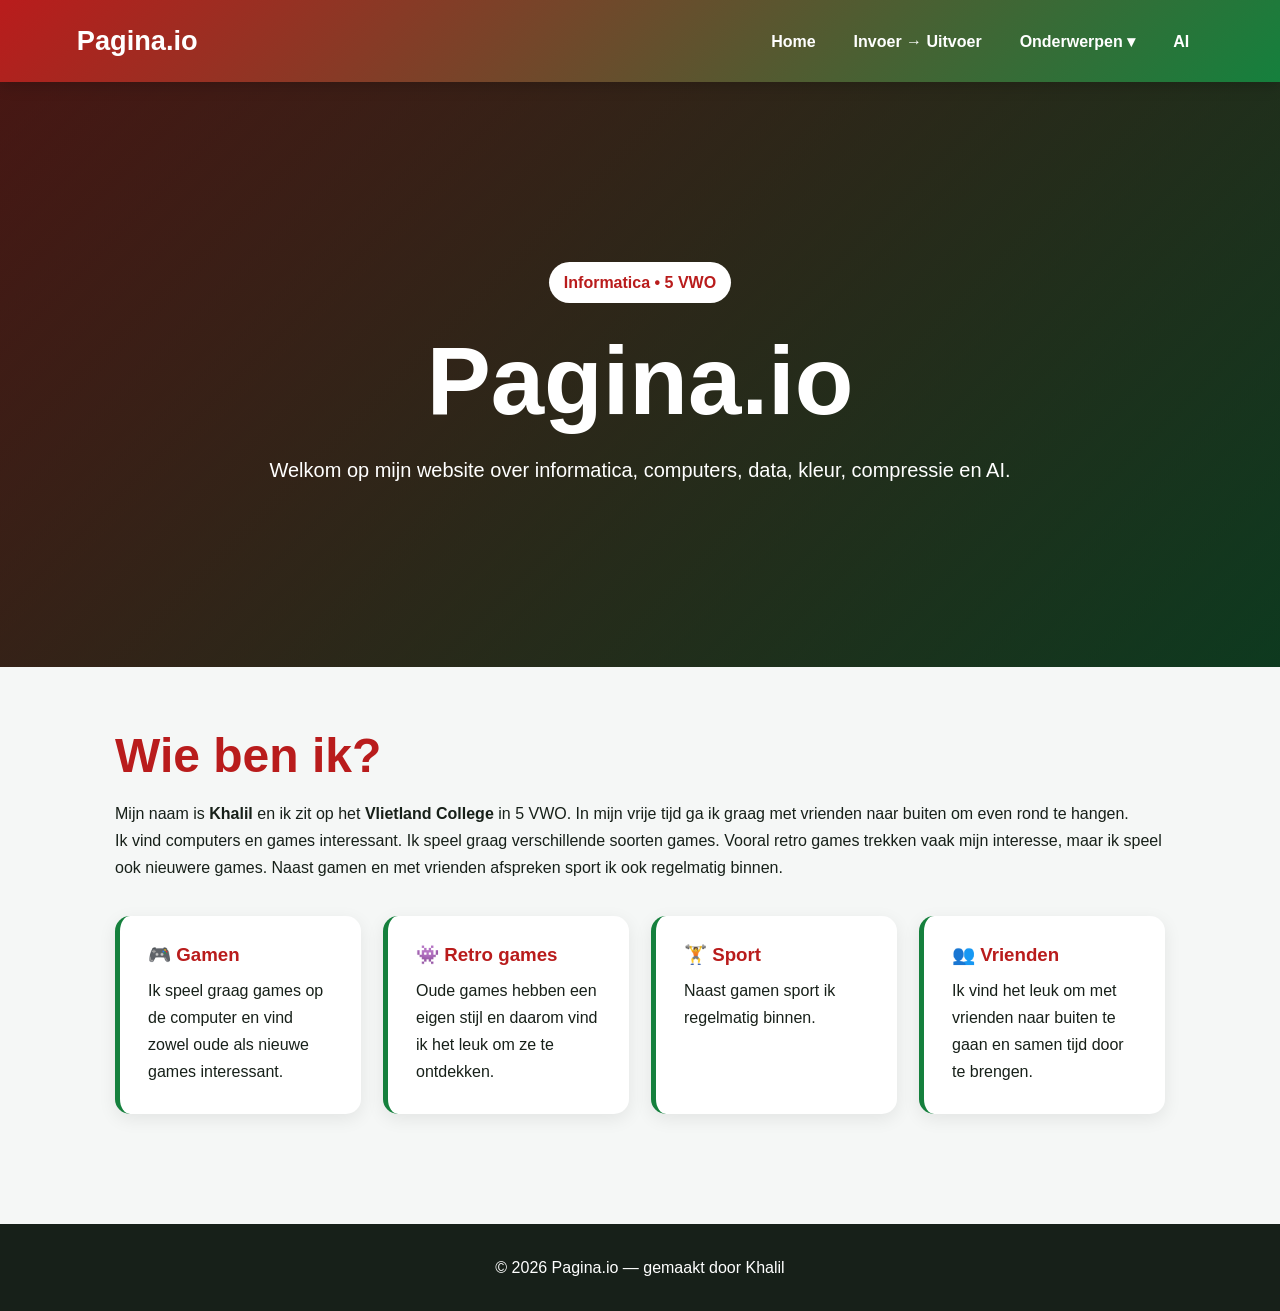
==== index.html @ ee73b737 "Refactor index.html with navigation and content updates Updated the HTML structure and added navigat" ====
<!DOCTYPE html>
<html lang="nl">

<head>
    <meta charset="UTF-8">
    <meta name="viewport" content="width=device-width, initial-scale=1.0">

    <!-- Titel die in het browsertabblad verschijnt -->
    <title>Pagina.io | Home</title>

    <!-- Het externe CSS-bestand zorgt voor alle opmaak -->
    <link rel="stylesheet" href="style.css">
</head>

<body>

<header>
    <nav class="navbar">

        <!-- Logo / naam van de website -->
        <a href="index.html" class="logo">Pagina.io</a>

        <!-- Navigatiemenu -->
        <ul class="nav-links">

            <li><a href="index.html">Home</a></li>

            <li><a href="ivo.html">Invoer → Uitvoer</a></li>

            <!-- Dropdownmenu -->
            <li class="dropdown">
                <button class="dropbtn">Onderwerpen ▾</button>

                <div class="dropdown-content">
                    <a href="binair.html">Binair stelsel</a>
                    <a href="kleurmodellen.html">Kleurmodellen</a>
                    <a href="compressie.html">Compressie</a>
                </div>
            </li>

            <li><a href="ai.html">AI</a></li>

        </ul>
    </nav>
</header>


<!-- Grote introductie -->
<section class="hero">

    <div class="hero-content">

        <span class="badge">Informatica • 5 VWO</span>

        <h1>Pagina.io</h1>

        <p>
            Welkom op mijn website over informatica,
            computers, data, kleur, compressie en AI.
        </p>

    </div>

</section>


<main class="container">

    <h2 class="page-title">Wie ben ik?</h2>

    <p>
        Mijn naam is <strong>Khalil</strong> en ik zit op het
        <strong>Vlietland College</strong> in 5 VWO.
        In mijn vrije tijd ga ik graag met vrienden naar buiten
        om even rond te hangen.
    </p>

    <p>
        Ik vind computers en games interessant. Ik speel graag
        verschillende soorten games. Vooral retro games trekken
        vaak mijn interesse, maar ik speel ook nieuwere games.
        Naast gamen en met vrienden afspreken sport ik ook
        regelmatig binnen.
    </p>


    <div class="cards">

        <div class="card">
            <h3>🎮 Gamen</h3>
            <p>
                Ik speel graag games op de computer en vind
                zowel oude als nieuwe games interessant.
            </p>
        </div>

        <div class="card">
            <h3>👾 Retro games</h3>
            <p>
                Oude games hebben een eigen stijl en daarom
                vind ik het leuk om ze te ontdekken.
            </p>
        </div>

        <div class="card">
            <h3>🏋️ Sport</h3>
            <p>
                Naast gamen sport ik regelmatig binnen.
            </p>
        </div>

        <div class="card">
            <h3>👥 Vrienden</h3>
            <p>
                Ik vind het leuk om met vrienden naar buiten
                te gaan en samen tijd door te brengen.
            </p>
        </div>

    </div>

</main>


<footer>
    <p>© 2026 Pagina.io — gemaakt door Khalil</p>
</footer>

</body>
</html>
---- style.css ----
/* Algemene instellingen */
* {
    box-sizing: border-box;
    margin: 0;
    padding: 0;
}

body {
    font-family: Arial, Helvetica, sans-serif;
    background: #f5f7f6;
    color: #172019;
    line-height: 1.7;
}

/* ---------------- NAVIGATIE ---------------- */

header {
    background: linear-gradient(135deg, #b91c1c, #15803d);
    color: white;
    padding: 18px 6%;
    position: sticky;
    top: 0;
    z-index: 100;
    box-shadow: 0 3px 15px rgba(0,0,0,0.2);
}

.navbar {
    max-width: 1200px;
    margin: auto;
    display: flex;
    align-items: center;
    justify-content: space-between;
}

.logo {
    font-size: 1.7rem;
    font-weight: bold;
    text-decoration: none;
    color: white;
}

.nav-links {
    list-style: none;
    display: flex;
    gap: 10px;
    align-items: center;
}

.nav-links a,
.dropbtn {
    color: white;
    text-decoration: none;
    padding: 10px 14px;
    border-radius: 8px;
    transition: 0.25s;
    font-weight: bold;
    background: none;
    border: none;
    font-size: 1rem;
    cursor: pointer;
}

.nav-links a:hover,
.dropbtn:hover {
    background: rgba(255,255,255,0.2);
    transform: translateY(-2px);
}

/* Dropdownmenu */
.dropdown {
    position: relative;
}

.dropdown-content {
    display: none;
    position: absolute;
    right: 0;
    top: 45px;
    background: white;
    min-width: 210px;
    border-radius: 10px;
    overflow: hidden;
    box-shadow: 0 8px 25px rgba(0,0,0,0.2);
}

.dropdown-content a {
    color: #172019;
    display: block;
    padding: 12px 16px;
}

.dropdown-content a:hover {
    background: #eaf7ee;
    color: #15803d;
}

.dropdown:hover .dropdown-content {
    display: block;
}

/* ---------------- PAGINA-INHOUD ---------------- */

.container {
    max-width: 1100px;
    margin: auto;
    padding: 60px 25px;
}

.hero {
    min-height: 65vh;
    display: flex;
    align-items: center;
    justify-content: center;
    text-align: center;
    background:
        linear-gradient(rgba(10,20,15,0.65), rgba(10,20,15,0.65)),
        linear-gradient(135deg, #b91c1c, #15803d);
    color: white;
    padding: 80px 20px;
}

.hero-content {
    max-width: 800px;
}

.hero h1 {
    font-size: clamp(3rem, 8vw, 6rem);
    margin-bottom: 15px;
}

.hero p {
    font-size: 1.25rem;
}

.badge {
    display: inline-block;
    background: white;
    color: #b91c1c;
    padding: 7px 15px;
    border-radius: 30px;
    font-weight: bold;
    margin-bottom: 20px;
}

/* Titels */
h1, h2, h3 {
    line-height: 1.2;
}

.page-title {
    font-size: 3rem;
    margin-bottom: 15px;
    color: #b91c1c;
}

.green-title {
    color: #15803d;
}

/* Kaarten */
.cards {
    display: grid;
    grid-template-columns: repeat(auto-fit, minmax(230px, 1fr));
    gap: 22px;
    margin-top: 35px;
}

.card {
    background: white;
    padding: 28px;
    border-radius: 15px;
    border-left: 5px solid #15803d;
    box-shadow: 0 5px 18px rgba(0,0,0,0.08);
    transition: 0.25s;
}

.card:hover {
    transform: translateY(-7px);
    box-shadow: 0 12px 25px rgba(0,0,0,0.13);
}

.card h3 {
    color: #b91c1c;
    margin-bottom: 10px;
}

/* Grote visuele blokken */
.visual {
    margin: 35px 0;
    min-height: 230px;
    border-radius: 18px;
    display: flex;
    justify-content: center;
    align-items: center;
    background: linear-gradient(135deg, #15803d, #b91c1c);
    color: white;
    text-align: center;
    padding: 30px;
}

.visual .big-symbol {
    font-size: 5rem;
    font-weight: bold;
}

/* Stappen */
.steps {
    display: grid;
    grid-template-columns: repeat(3, 1fr);
    gap: 20px;
    margin: 30px 0;
}

.step {
    background: white;
    padding: 25px;
    text-align: center;
    border-radius: 15px;
    box-shadow: 0 5px 15px rgba(0,0,0,0.08);
}

.step-number {
    width: 45px;
    height: 45px;
    background: #15803d;
    color: white;
    display: flex;
    align-items: center;
    justify-content: center;
    border-radius: 50%;
    margin: 0 auto 15px;
    font-weight: bold;
}

/* Knoppen */
.button {
    display: inline-block;
    margin-top: 20px;
    padding: 13px 22px;
    border-radius: 8px;
    background: #b91c1c;
    color: white;
    text-decoration: none;
    font-weight: bold;
    transition: 0.25s;
}

.button:hover {
    background: #15803d;
    transform: scale(1.04);
}

/* Video */
.video-box {
    margin-top: 40px;
    background: white;
    padding: 25px;
    border-radius: 15px;
    box-shadow: 0 5px 18px rgba(0,0,0,0.08);
}

.video-box iframe {
    width: 100%;
    height: 400px;
    border: none;
    border-radius: 10px;
    margin-top: 15px;
}

/* Tabellen */
table {
    width: 100%;
    border-collapse: collapse;
    background: white;
    margin: 25px 0;
}

th {
    background: #15803d;
    color: white;
}

th, td {
    padding: 13px;
    border: 1px solid #ddd;
    text-align: left;
}

/* Footer */
footer {
    background: #172019;
    color: white;
    text-align: center;
    padding: 30px;
    margin-top: 50px;
}

/* ---------------- MOBIEL ---------------- */

@media (max-width: 750px) {

    .navbar {
        flex-direction: column;
        gap: 15px;
    }

    .nav-links {
        flex-wrap: wrap;
        justify-content: center;
    }

    .steps {
        grid-template-columns: 1fr;
    }

    .hero {
        min-height: 55vh;
    }

    .video-box iframe {
        height: 250px;
    }

    .page-title {
        font-size: 2.2rem;
    }
}
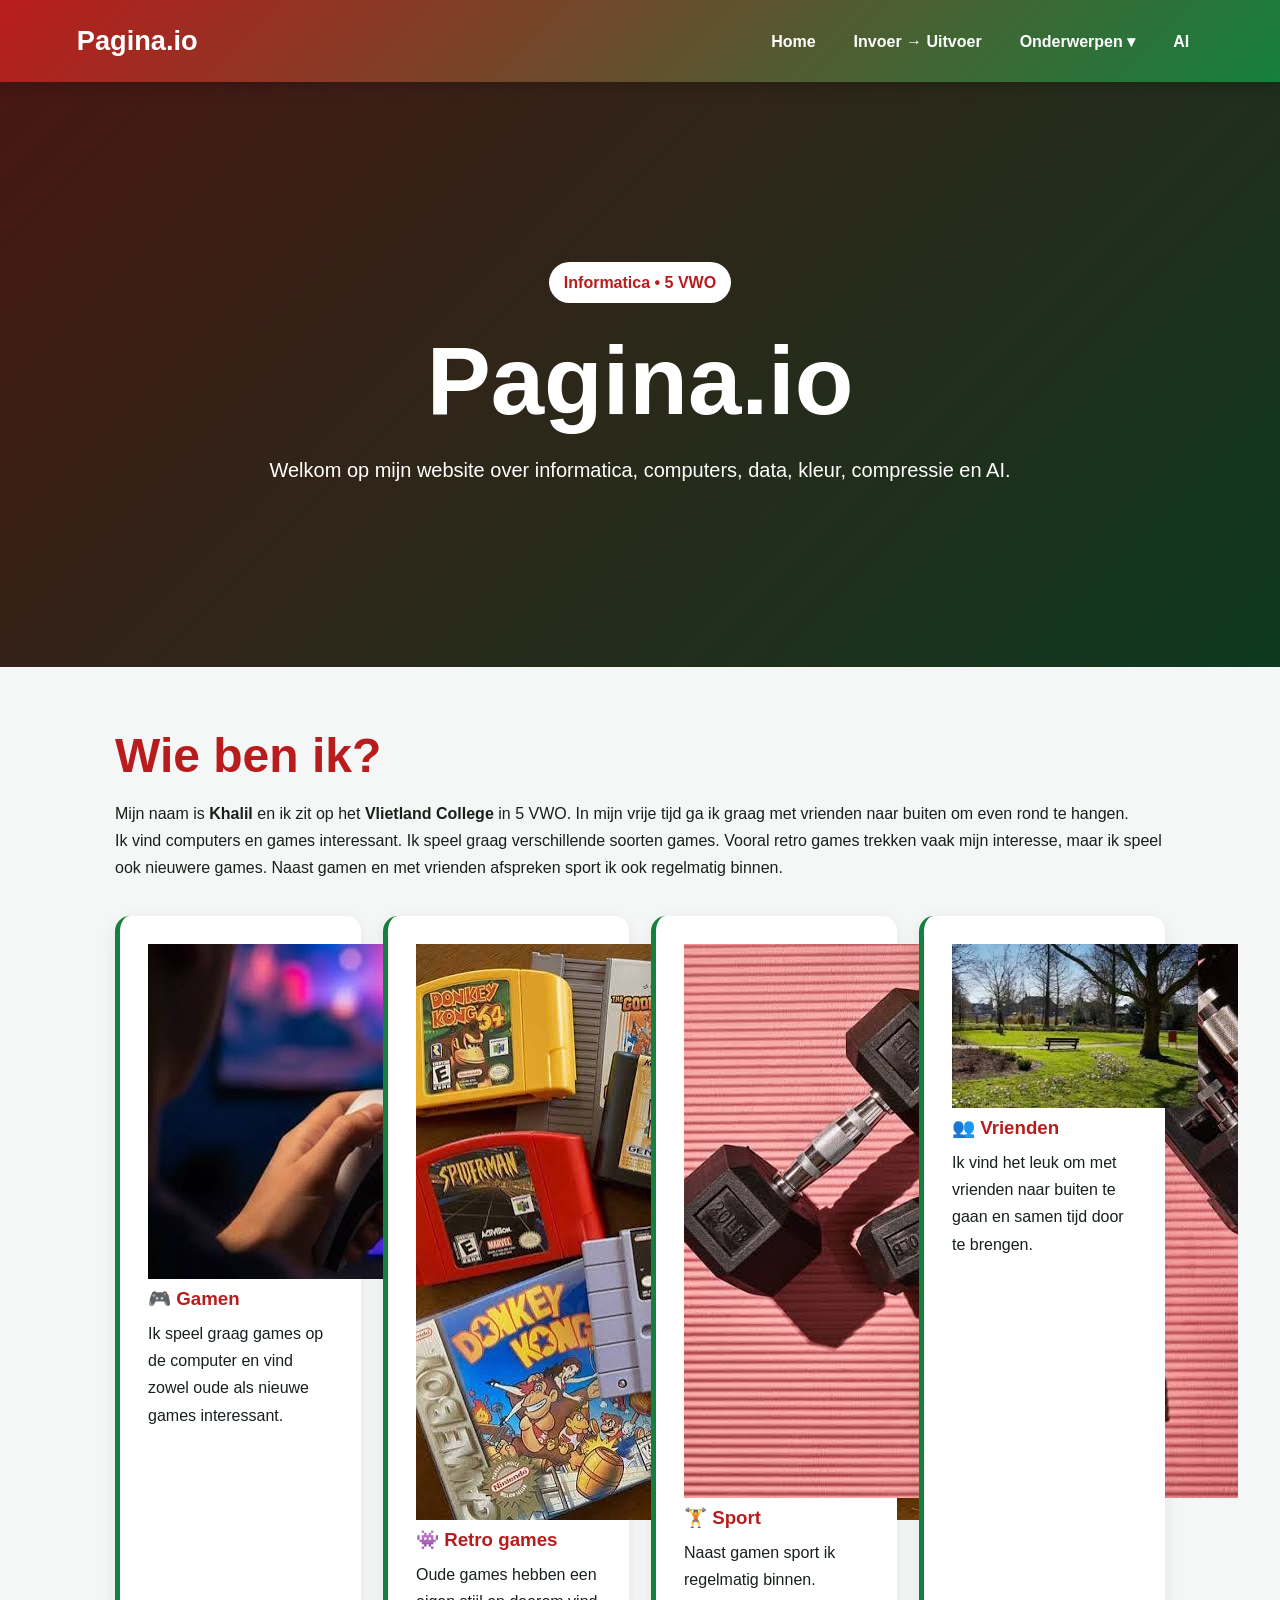
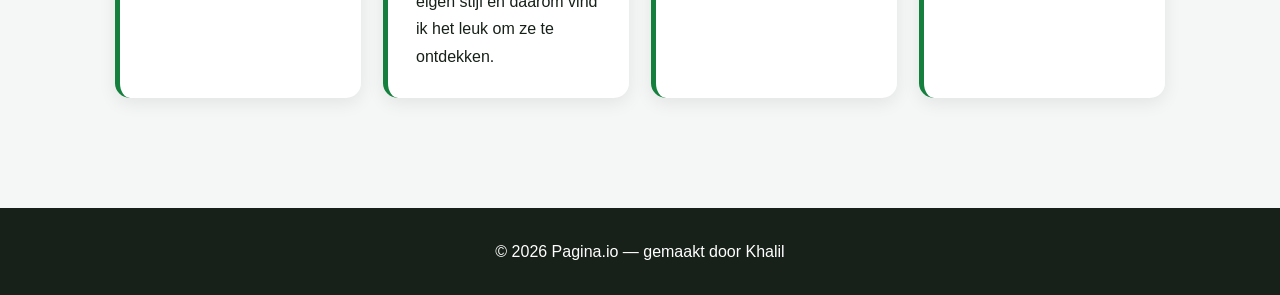
==== commit 57f24465: "Enhance card elements with images and text Added images and descriptions to card elements in index.h" ====
--- a/index.html
+++ b/index.html
@@ -87,6 +87,7 @@
     <div class="cards">
 
         <div class="card">
+            <img src="images/gamen.jpg" alt="Gamen">
             <h3>🎮 Gamen</h3>
             <p>
                 Ik speel graag games op de computer en vind
@@ -95,6 +96,7 @@
         </div>
 
         <div class="card">
+            <img src="images/retro.jpg" alt="Retro games">
             <h3>👾 Retro games</h3>
             <p>
                 Oude games hebben een eigen stijl en daarom
@@ -103,6 +105,7 @@
         </div>
 
         <div class="card">
+            <img src="images/sport.jpg" alt="Sport">
             <h3>🏋️ Sport</h3>
             <p>
                 Naast gamen sport ik regelmatig binnen.
@@ -110,6 +113,7 @@
         </div>
 
         <div class="card">
+             <img src="images/vrienden.jpg" alt="Vrienden">
             <h3>👥 Vrienden</h3>
             <p>
                 Ik vind het leuk om met vrienden naar buiten
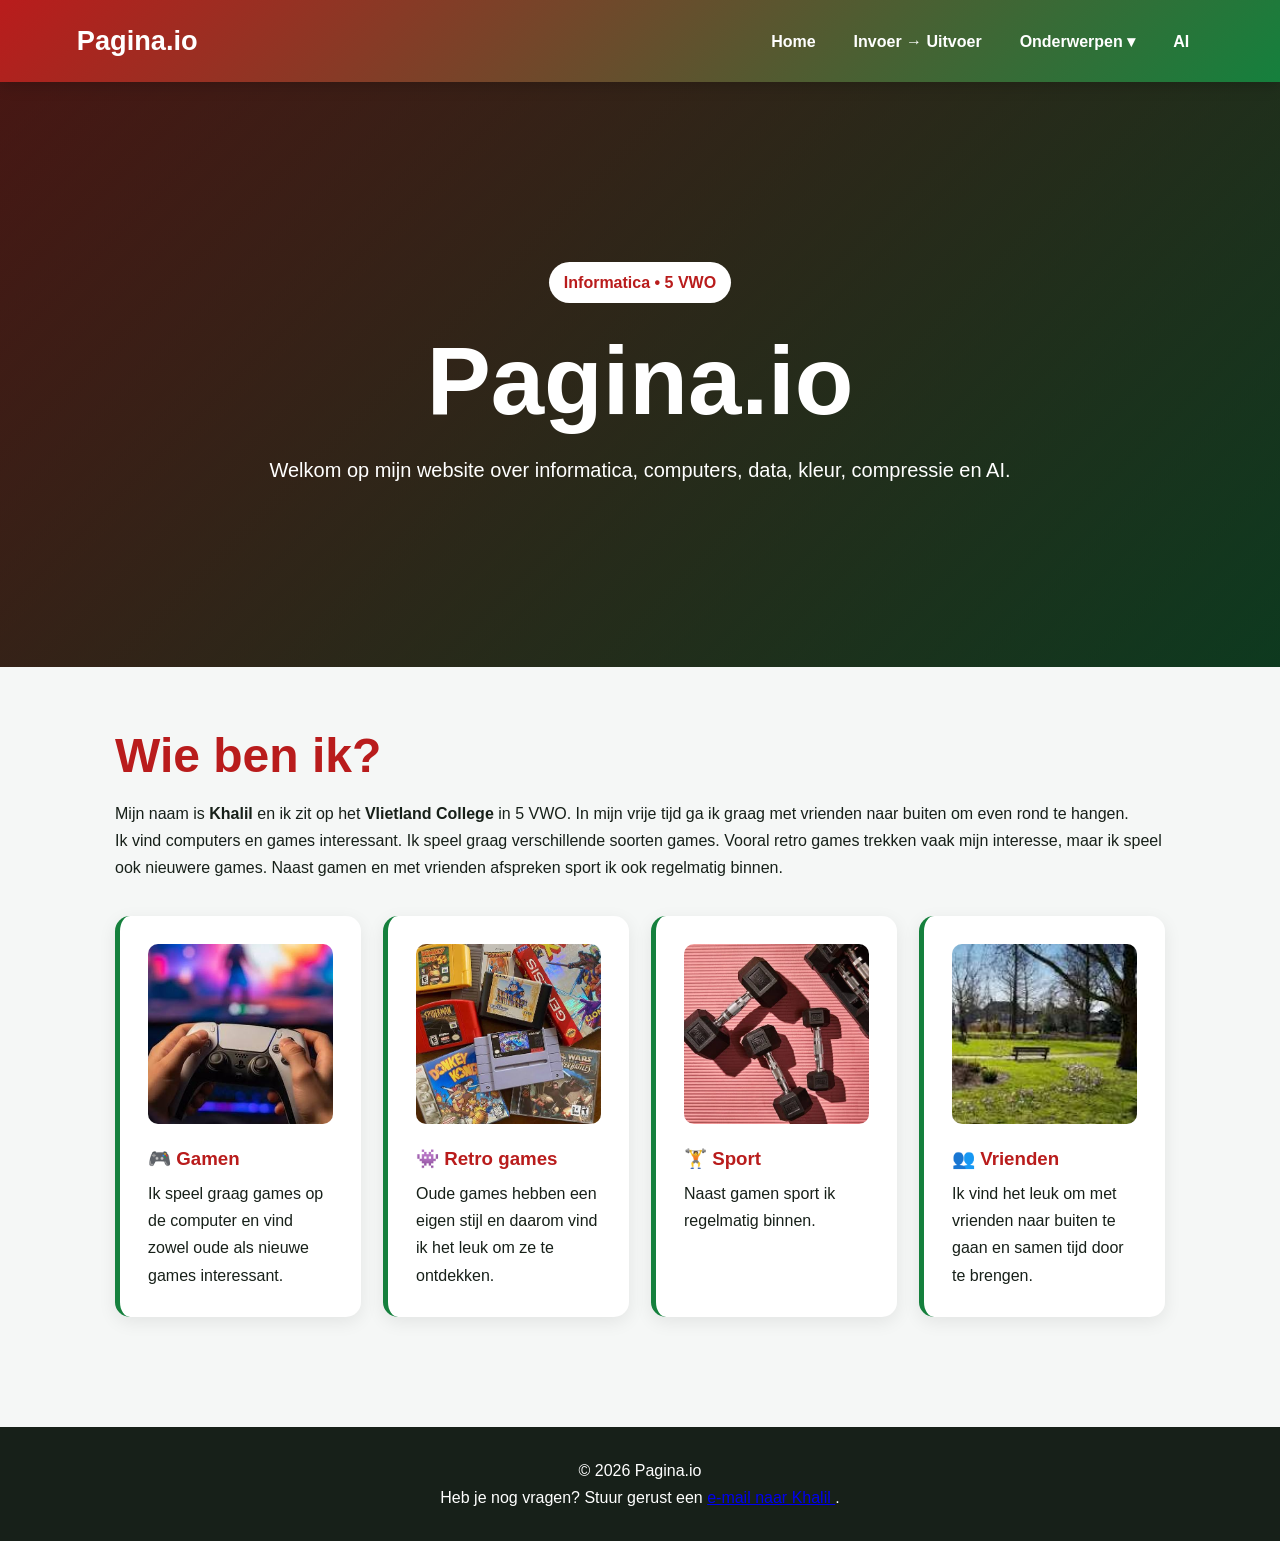
==== commit b026abc5: "Update footer with contact information Removed author credit and added contact information." ====
--- a/index.html
+++ b/index.html
@@ -127,7 +127,13 @@
 
 
 <footer>
-    <p>© 2026 Pagina.io — gemaakt door Khalil</p>
+    <p>© 2026 Pagina.io</p>
+    <p>
+        Heb je nog vragen? Stuur gerust een
+        <a href="mailto:khalil.boufares@vlietlandcollege.nl">
+            e-mail naar Khalil
+        </a>.
+    </p>
 </footer>
 
 </body>
--- a/style.css
+++ b/style.css
@@ -177,6 +177,14 @@
 .card:hover {
     transform: translateY(-7px);
     box-shadow: 0 12px 25px rgba(0,0,0,0.13);
+}
+
+.card img {
+    width: 100%;
+    height: 180px;
+    object-fit: cover;
+    border-radius: 10px;
+    margin-bottom: 15px;
 }
 
 .card h3 {
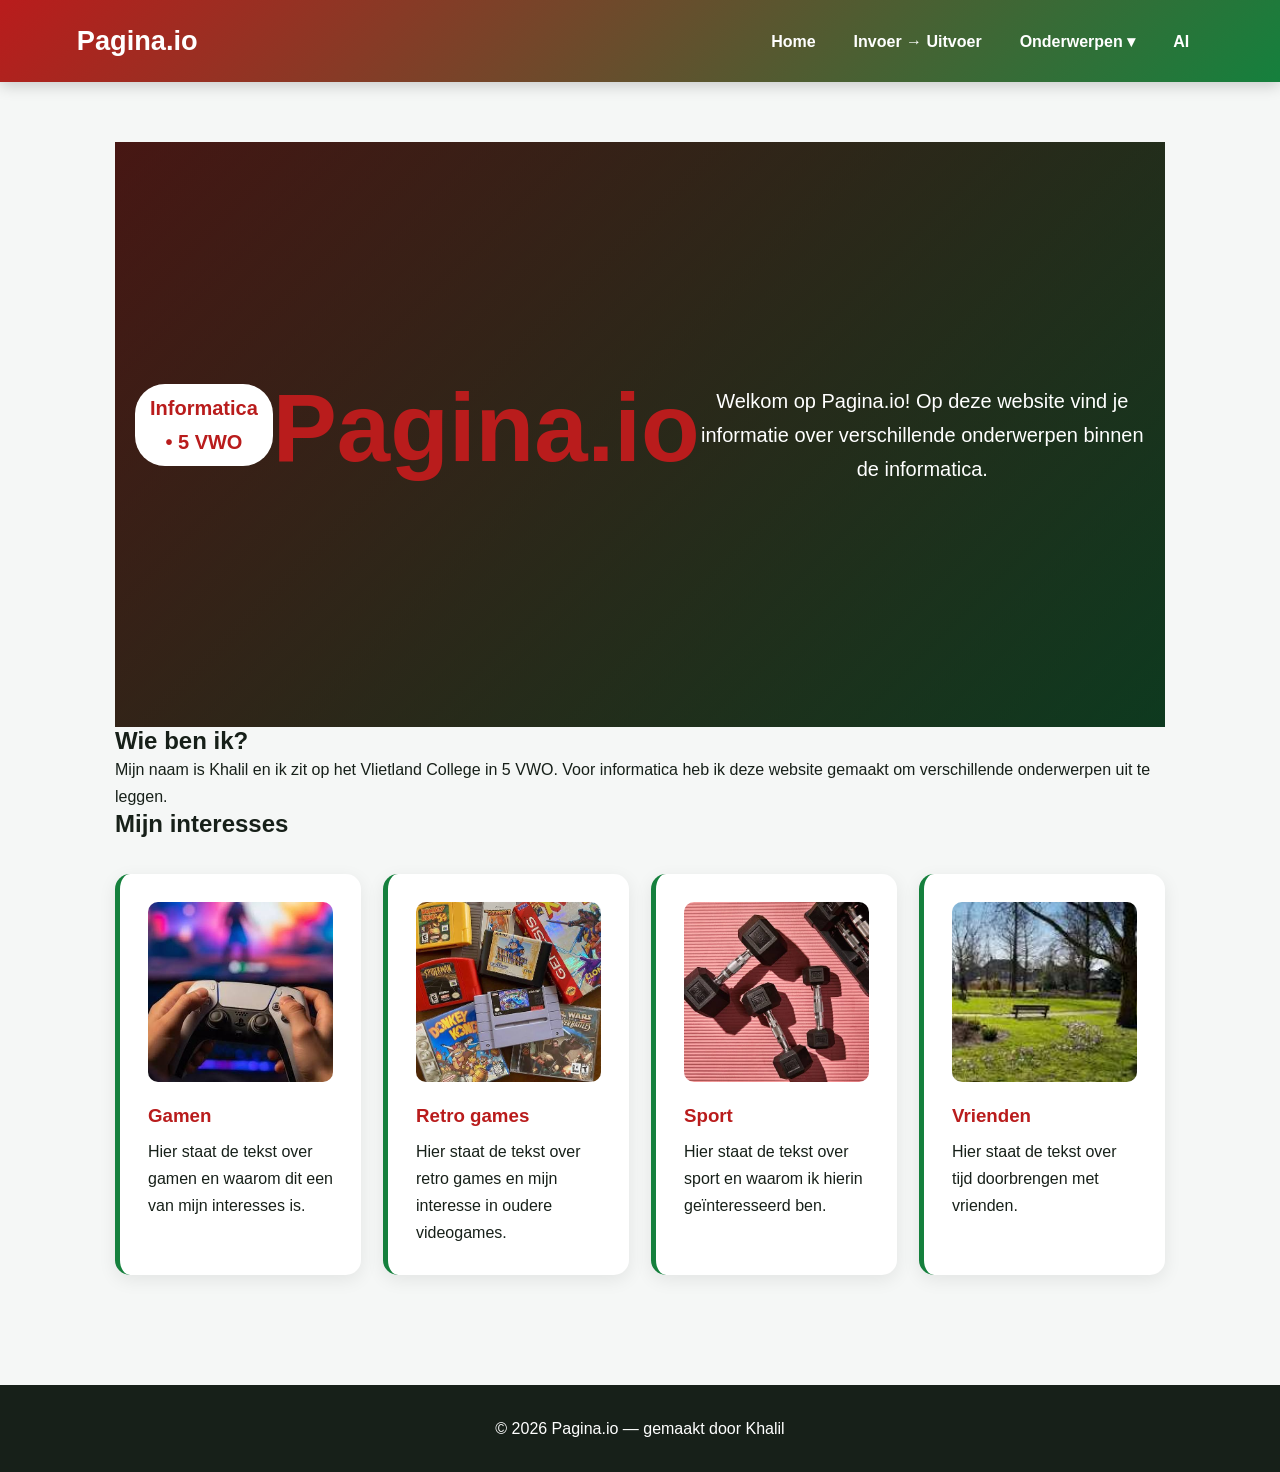
==== commit 6f9ea6f0: "Refactor index.html with enhanced comments and content Updated HTML structure with improved comments" ====
--- a/index.html
+++ b/index.html
@@ -1,140 +1,256 @@
 <!DOCTYPE html>
+<!-- Geeft aan dat dit document HTML5 gebruikt. -->
+
 <html lang="nl">
+<!-- Geeft aan dat de taal van de website Nederlands is. -->
 
 <head>
+    <!-- Bevat instellingen en informatie over de webpagina. -->
+
     <meta charset="UTF-8">
+    <!-- Zorgt ervoor dat speciale tekens en emoji's goed worden weergegeven. -->
+
     <meta name="viewport" content="width=device-width, initial-scale=1.0">
-
-    <!-- Titel die in het browsertabblad verschijnt -->
+    <!-- Zorgt ervoor dat de website zich aanpast aan verschillende schermgroottes. -->
+
     <title>Pagina.io | Home</title>
-
-    <!-- Het externe CSS-bestand zorgt voor alle opmaak -->
+    <!-- Bepaalt de titel die bovenaan het browsertabblad verschijnt. -->
+
     <link rel="stylesheet" href="style.css">
+    <!-- Koppelt het HTML-bestand aan style.css voor de vormgeving. -->
 </head>
 
 <body>
+<!-- Hier begint de inhoud die bezoekers op de website zien. -->
+
+
+<!-- HEADER EN NAVIGATIEBALK -->
 
 <header>
+    <!-- De header bevat het bovenste gedeelte van de website. -->
+
     <nav class="navbar">
-
-        <!-- Logo / naam van de website -->
+        <!-- De navigatiebalk bevat het logo en de links naar andere pagina's. -->
+
         <a href="index.html" class="logo">Pagina.io</a>
-
-        <!-- Navigatiemenu -->
+        <!-- Het logo is een link waarmee je teruggaat naar de homepage. -->
+
         <ul class="nav-links">
-
-            <li><a href="index.html">Home</a></li>
-
-            <li><a href="ivo.html">Invoer → Uitvoer</a></li>
-
-            <!-- Dropdownmenu -->
+            <!-- Een ongeordende lijst met navigatielinks. -->
+
+            <li>
+                <a href="index.html">Home</a>
+            </li>
+            <!-- Link naar de homepage. -->
+
+            <li>
+                <a href="ivo.html">Invoer → Uitvoer</a>
+            </li>
+            <!-- Link naar de pagina over invoer, verwerking en uitvoer. -->
+
             <li class="dropdown">
+                <!-- Dit onderdeel bevat het uitklapmenu met onderwerpen. -->
+
                 <button class="dropbtn">Onderwerpen ▾</button>
+                <!-- De knop waarmee het menu met onderwerpen wordt geopend. -->
 
                 <div class="dropdown-content">
+                    <!-- Bevat de links die in het uitklapmenu verschijnen. -->
+
                     <a href="binair.html">Binair stelsel</a>
+                    <!-- Link naar de pagina over het binaire stelsel. -->
+
                     <a href="kleurmodellen.html">Kleurmodellen</a>
+                    <!-- Link naar de pagina over kleurmodellen zoals RGB en CMYK. -->
+
                     <a href="compressie.html">Compressie</a>
+                    <!-- Link naar de pagina over compressie. -->
+
                 </div>
             </li>
 
-            <li><a href="ai.html">AI</a></li>
+            <li>
+                <a href="ai.html">AI</a>
+            </li>
+            <!-- Link naar de pagina over kunstmatige intelligentie. -->
 
         </ul>
     </nav>
 </header>
 
 
-<!-- Grote introductie -->
-<section class="hero">
-
-    <div class="hero-content">
-
-        <span class="badge">Informatica • 5 VWO</span>
-
-        <h1>Pagina.io</h1>
+<!-- HOOFDINHOUD VAN DE HOMEPAGE -->
+
+<main class="container">
+    <!-- De main bevat de belangrijkste inhoud van de pagina.
+         De class container wordt in style.css gebruikt voor de lay-out. -->
+
+
+    <!-- INTRODUCTIE EN WELKOMSTEKST -->
+
+    <section class="hero">
+        <!-- De hero is het opvallende introductiegedeelte bovenaan de homepage. -->
+
+        <p class="badge">Informatica • 5 VWO</p>
+        <!-- Een klein label dat het vak en het schoolniveau aangeeft. -->
+
+        <h1 class="page-title">Pagina.io</h1>
+        <!-- De hoofdtitel van de website. -->
 
         <p>
-            Welkom op mijn website over informatica,
-            computers, data, kleur, compressie en AI.
+            Welkom op Pagina.io! Op deze website vind je informatie
+            over verschillende onderwerpen binnen de informatica.
         </p>
-
-    </div>
-
-</section>
-
-
-<main class="container">
-
-    <h2 class="page-title">Wie ben ik?</h2>
-
-    <p>
-        Mijn naam is <strong>Khalil</strong> en ik zit op het
-        <strong>Vlietland College</strong> in 5 VWO.
-        In mijn vrije tijd ga ik graag met vrienden naar buiten
-        om even rond te hangen.
-    </p>
-
-    <p>
-        Ik vind computers en games interessant. Ik speel graag
-        verschillende soorten games. Vooral retro games trekken
-        vaak mijn interesse, maar ik speel ook nieuwere games.
-        Naast gamen en met vrienden afspreken sport ik ook
-        regelmatig binnen.
-    </p>
-
-
-    <div class="cards">
-
-        <div class="card">
-            <img src="images/gamen.jpg" alt="Gamen">
-            <h3>🎮 Gamen</h3>
-            <p>
-                Ik speel graag games op de computer en vind
-                zowel oude als nieuwe games interessant.
-            </p>
+        <!-- De introductietekst verwelkomt bezoekers en vertelt waarover de website gaat. -->
+
+    </section>
+
+
+    <!-- PERSOONLIJKE INTRODUCTIE -->
+
+    <section>
+        <!-- Een apart gedeelte voor informatie over de maker van de website. -->
+
+        <h2>Wie ben ik?</h2>
+        <!-- Een tussenkop die het persoonlijke gedeelte introduceert. -->
+
+        <p>
+            Mijn naam is Khalil en ik zit op het Vlietland College
+            in 5 VWO. Voor informatica heb ik deze website gemaakt
+            om verschillende onderwerpen uit te leggen.
+        </p>
+        <!-- Stelt de maker voor en legt uit waarom de website is gemaakt. -->
+
+    </section>
+
+
+    <!-- KAARTEN MET ONDERWERPEN -->
+
+    <section>
+        <!-- Dit gedeelte groepeert de kaarten met persoonlijke interesses. -->
+
+        <h2>Mijn interesses</h2>
+        <!-- De titel boven de vier kaarten. -->
+
+        <div class="cards">
+            <!-- Groepeert de kaarten.
+                 De CSS bepaalt hoe de kaarten naast of onder elkaar staan. -->
+
+
+            <!-- EERSTE KAART: GAMEN -->
+
+            <div class="card">
+                <!-- Een kaart over gamen. -->
+
+                <img
+                    src="images/gamen.jpg"
+                    alt="Gamen"
+                >
+                <!-- Laadt de afbeelding gamen.jpg uit de map images.
+                     De alt-tekst beschrijft de afbeelding. -->
+
+                <h3>Gamen</h3>
+                <!-- De titel van de eerste kaart. -->
+
+                <p>
+                    Hier staat de tekst over gamen en waarom dit
+                    een van mijn interesses is.
+                </p>
+                <!-- De beschrijving van de eerste kaart. -->
+
+            </div>
+
+
+            <!-- TWEEDE KAART: RETRO GAMES -->
+
+            <div class="card">
+                <!-- Een kaart over retro games. -->
+
+                <img
+                    src="images/retro.jpg"
+                    alt="Retro games"
+                >
+                <!-- Laadt de afbeelding retro.jpg uit de map images. -->
+
+                <h3>Retro games</h3>
+                <!-- De titel van de tweede kaart. -->
+
+                <p>
+                    Hier staat de tekst over retro games en mijn
+                    interesse in oudere videogames.
+                </p>
+                <!-- De beschrijving van de tweede kaart. -->
+
+            </div>
+
+
+            <!-- DERDE KAART: SPORT -->
+
+            <div class="card">
+                <!-- Een kaart over sport. -->
+
+                <img
+                    src="images/sport.jpg"
+                    alt="Sport"
+                >
+                <!-- Laadt de afbeelding sport.jpg uit de map images. -->
+
+                <h3>Sport</h3>
+                <!-- De titel van de derde kaart. -->
+
+                <p>
+                    Hier staat de tekst over sport en waarom
+                    ik hierin geïnteresseerd ben.
+                </p>
+                <!-- De beschrijving van de derde kaart. -->
+
+            </div>
+
+
+            <!-- VIERDE KAART: VRIENDEN -->
+
+            <div class="card">
+                <!-- Een kaart over vrienden. -->
+
+                <img
+                    src="images/vrienden.jpg"
+                    alt="Tijd doorbrengen met vrienden"
+                >
+                <!-- Laadt de afbeelding vrienden.jpg uit de map images. -->
+
+                <h3>Vrienden</h3>
+                <!-- De titel van de vierde kaart. -->
+
+                <p>
+                    Hier staat de tekst over tijd doorbrengen
+                    met vrienden.
+                </p>
+                <!-- De beschrijving van de vierde kaart. -->
+
+            </div>
+
         </div>
-
-        <div class="card">
-            <img src="images/retro.jpg" alt="Retro games">
-            <h3>👾 Retro games</h3>
-            <p>
-                Oude games hebben een eigen stijl en daarom
-                vind ik het leuk om ze te ontdekken.
-            </p>
-        </div>
-
-        <div class="card">
-            <img src="images/sport.jpg" alt="Sport">
-            <h3>🏋️ Sport</h3>
-            <p>
-                Naast gamen sport ik regelmatig binnen.
-            </p>
-        </div>
-
-        <div class="card">
-             <img src="images/vrienden.jpg" alt="Vrienden">
-            <h3>👥 Vrienden</h3>
-            <p>
-                Ik vind het leuk om met vrienden naar buiten
-                te gaan en samen tijd door te brengen.
-            </p>
-        </div>
-
-    </div>
+        <!-- Einde van de verzameling kaarten. -->
+
+    </section>
 
 </main>
-
+<!-- Einde van de belangrijkste inhoud van de homepage. -->
+
+
+<!-- FOOTER -->
 
 <footer>
-    <p>© 2026 Pagina.io</p>
-    <p>
-        Heb je nog vragen? Stuur gerust een
-        <a href="mailto:khalil.boufares@vlietlandcollege.nl">
-            e-mail naar Khalil
-        </a>.
-    </p>
+    <!-- De footer is het onderste gedeelte van de website. -->
+
+    <p>© 2026 Pagina.io — gemaakt door Khalil</p>
+    <!-- Toont het copyrightteken, het jaartal, de websitetitel en de maker. -->
+
 </footer>
 
+
 </body>
+<!-- Einde van de zichtbare inhoud van de webpagina. -->
+
 </html>
+<!-- Einde van het HTML-document. -->
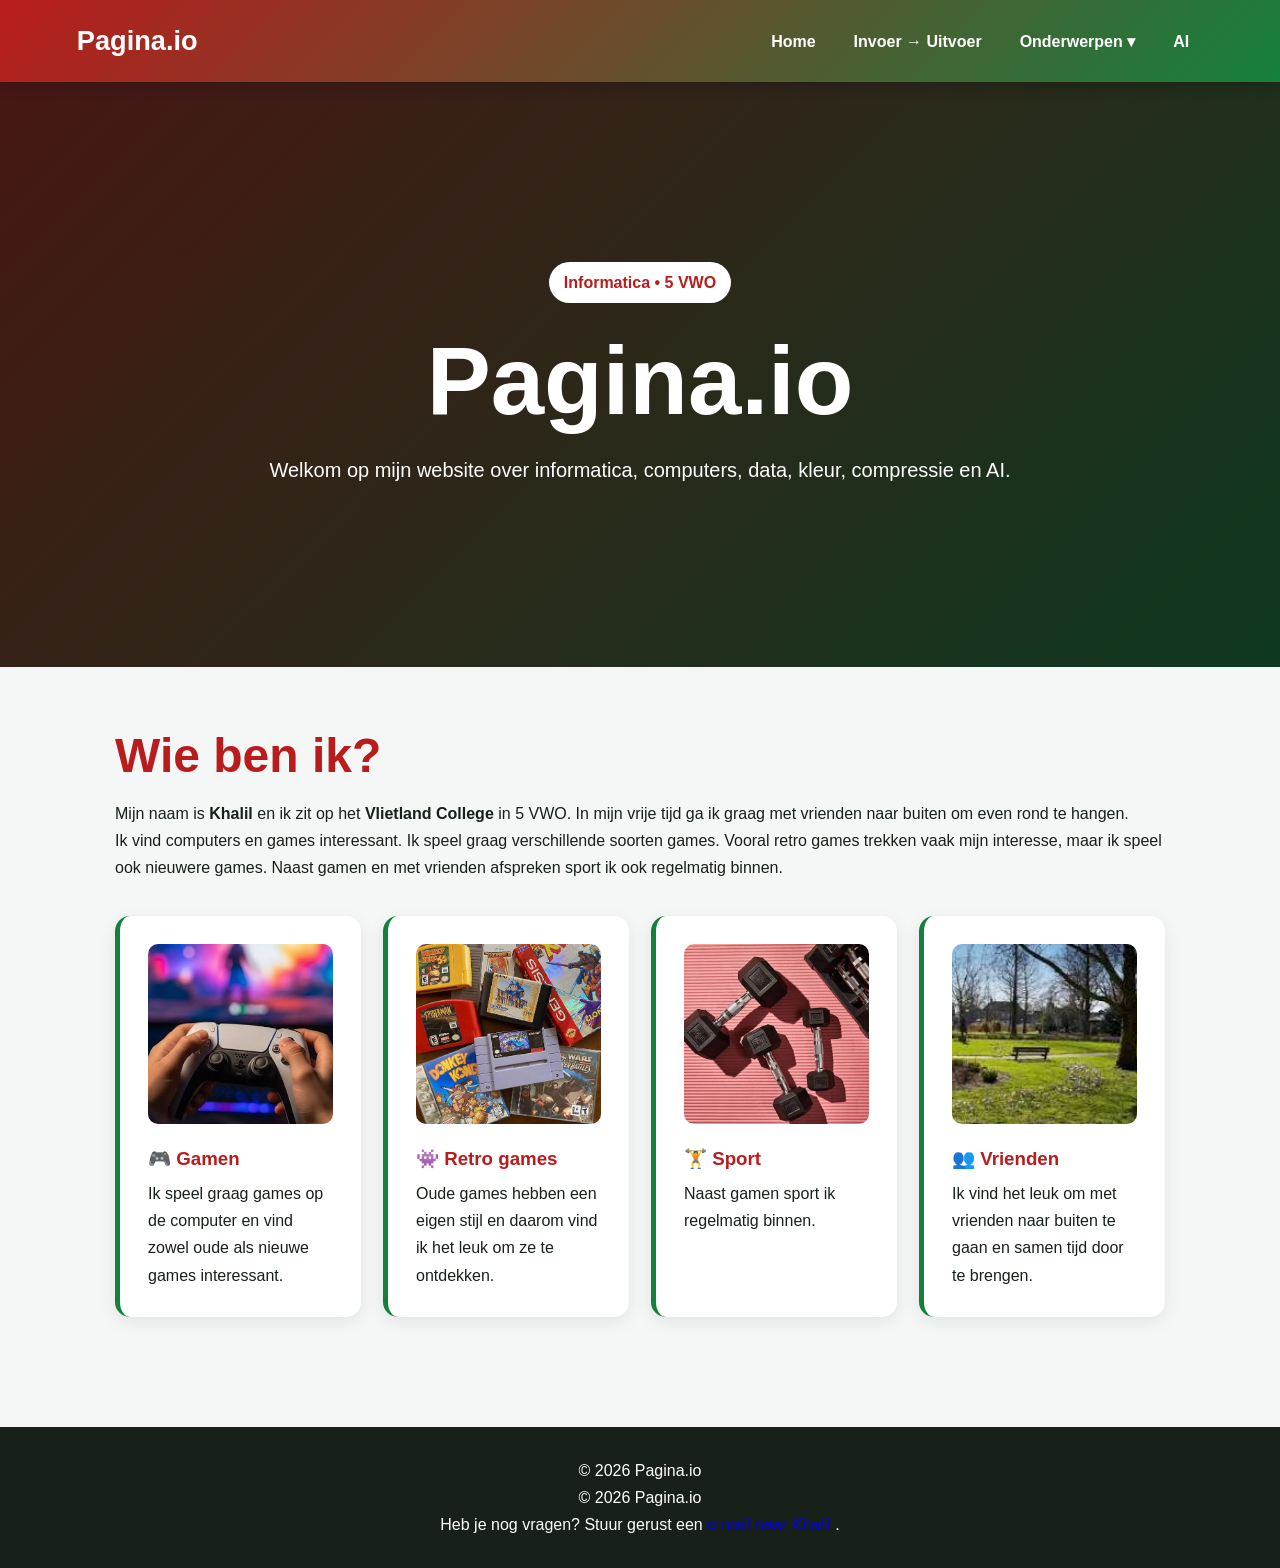
==== commit ad5e8c24: "Refactor index.html by cleaning up comments Removed unnecessary comments and improved structure." ====
--- a/index.html
+++ b/index.html
@@ -1,256 +1,141 @@
 <!DOCTYPE html>
-<!-- Geeft aan dat dit document HTML5 gebruikt. -->
-
 <html lang="nl">
-<!-- Geeft aan dat de taal van de website Nederlands is. -->
 
 <head>
-    <!-- Bevat instellingen en informatie over de webpagina. -->
+    <meta charset="UTF-8">
+    <meta name="viewport" content="width=device-width, initial-scale=1.0">
 
-    <meta charset="UTF-8">
-    <!-- Zorgt ervoor dat speciale tekens en emoji's goed worden weergegeven. -->
+    <!-- Titel die in het browsertabblad verschijnt -->
+    <title>Pagina.io | Home</title>
 
-    <meta name="viewport" content="width=device-width, initial-scale=1.0">
-    <!-- Zorgt ervoor dat de website zich aanpast aan verschillende schermgroottes. -->
-
-    <title>Pagina.io | Home</title>
-    <!-- Bepaalt de titel die bovenaan het browsertabblad verschijnt. -->
-
+    <!-- Het externe CSS-bestand zorgt voor alle opmaak -->
     <link rel="stylesheet" href="style.css">
-    <!-- Koppelt het HTML-bestand aan style.css voor de vormgeving. -->
 </head>
 
 <body>
-<!-- Hier begint de inhoud die bezoekers op de website zien. -->
-
-
-<!-- HEADER EN NAVIGATIEBALK -->
 
 <header>
-    <!-- De header bevat het bovenste gedeelte van de website. -->
+    <nav class="navbar">
 
-    <nav class="navbar">
-        <!-- De navigatiebalk bevat het logo en de links naar andere pagina's. -->
+        <!-- Logo / naam van de website -->
+        <a href="index.html" class="logo">Pagina.io</a>
 
-        <a href="index.html" class="logo">Pagina.io</a>
-        <!-- Het logo is een link waarmee je teruggaat naar de homepage. -->
+        <!-- Navigatiemenu -->
+        <ul class="nav-links">
 
-        <ul class="nav-links">
-            <!-- Een ongeordende lijst met navigatielinks. -->
+            <li><a href="index.html">Home</a></li>
 
-            <li>
-                <a href="index.html">Home</a>
-            </li>
-            <!-- Link naar de homepage. -->
+            <li><a href="ivo.html">Invoer → Uitvoer</a></li>
 
-            <li>
-                <a href="ivo.html">Invoer → Uitvoer</a>
-            </li>
-            <!-- Link naar de pagina over invoer, verwerking en uitvoer. -->
-
+            <!-- Dropdownmenu -->
             <li class="dropdown">
-                <!-- Dit onderdeel bevat het uitklapmenu met onderwerpen. -->
-
                 <button class="dropbtn">Onderwerpen ▾</button>
-                <!-- De knop waarmee het menu met onderwerpen wordt geopend. -->
 
                 <div class="dropdown-content">
-                    <!-- Bevat de links die in het uitklapmenu verschijnen. -->
-
                     <a href="binair.html">Binair stelsel</a>
-                    <!-- Link naar de pagina over het binaire stelsel. -->
-
                     <a href="kleurmodellen.html">Kleurmodellen</a>
-                    <!-- Link naar de pagina over kleurmodellen zoals RGB en CMYK. -->
-
                     <a href="compressie.html">Compressie</a>
-                    <!-- Link naar de pagina over compressie. -->
-
                 </div>
             </li>
 
-            <li>
-                <a href="ai.html">AI</a>
-            </li>
-            <!-- Link naar de pagina over kunstmatige intelligentie. -->
+            <li><a href="ai.html">AI</a></li>
 
         </ul>
     </nav>
 </header>
 
 
-<!-- HOOFDINHOUD VAN DE HOMEPAGE -->
+<!-- Grote introductie -->
+<section class="hero">
+
+    <div class="hero-content">
+
+        <span class="badge">Informatica • 5 VWO</span>
+
+        <h1>Pagina.io</h1>
+
+        <p>
+            Welkom op mijn website over informatica,
+            computers, data, kleur, compressie en AI.
+        </p>
+
+    </div>
+
+</section>
+
 
 <main class="container">
-    <!-- De main bevat de belangrijkste inhoud van de pagina.
-         De class container wordt in style.css gebruikt voor de lay-out. -->
+
+    <h2 class="page-title">Wie ben ik?</h2>
+
+    <p>
+        Mijn naam is <strong>Khalil</strong> en ik zit op het
+        <strong>Vlietland College</strong> in 5 VWO.
+        In mijn vrije tijd ga ik graag met vrienden naar buiten
+        om even rond te hangen.
+    </p>
+
+    <p>
+        Ik vind computers en games interessant. Ik speel graag
+        verschillende soorten games. Vooral retro games trekken
+        vaak mijn interesse, maar ik speel ook nieuwere games.
+        Naast gamen en met vrienden afspreken sport ik ook
+        regelmatig binnen.
+    </p>
 
 
-    <!-- INTRODUCTIE EN WELKOMSTEKST -->
+    <div class="cards">
 
-    <section class="hero">
-        <!-- De hero is het opvallende introductiegedeelte bovenaan de homepage. -->
+        <div class="card">
+            <img src="images/gamen.jpg" alt="Gamen">
+            <h3>🎮 Gamen</h3>
+            <p>
+                Ik speel graag games op de computer en vind
+                zowel oude als nieuwe games interessant.
+            </p>
+        </div>
 
-        <p class="badge">Informatica • 5 VWO</p>
-        <!-- Een klein label dat het vak en het schoolniveau aangeeft. -->
+        <div class="card">
+            <img src="images/retro.jpg" alt="Retro games">
+            <h3>👾 Retro games</h3>
+            <p>
+                Oude games hebben een eigen stijl en daarom
+                vind ik het leuk om ze te ontdekken.
+            </p>
+        </div>
 
-        <h1 class="page-title">Pagina.io</h1>
-        <!-- De hoofdtitel van de website. -->
+        <div class="card">
+            <img src="images/sport.jpg" alt="Sport">
+            <h3>🏋️ Sport</h3>
+            <p>
+                Naast gamen sport ik regelmatig binnen.
+            </p>
+        </div>
 
-        <p>
-            Welkom op Pagina.io! Op deze website vind je informatie
-            over verschillende onderwerpen binnen de informatica.
-        </p>
-        <!-- De introductietekst verwelkomt bezoekers en vertelt waarover de website gaat. -->
+        <div class="card">
+             <img src="images/vrienden.jpg" alt="Vrienden">
+            <h3>👥 Vrienden</h3>
+            <p>
+                Ik vind het leuk om met vrienden naar buiten
+                te gaan en samen tijd door te brengen.
+            </p>
+        </div>
 
-    </section>
+    </div>
+
+</main>
 
 
-    <!-- PERSOONLIJKE INTRODUCTIE -->
-
-    <section>
-        <!-- Een apart gedeelte voor informatie over de maker van de website. -->
-
-        <h2>Wie ben ik?</h2>
-        <!-- Een tussenkop die het persoonlijke gedeelte introduceert. -->
-
-        <p>
-            Mijn naam is Khalil en ik zit op het Vlietland College
-            in 5 VWO. Voor informatica heb ik deze website gemaakt
-            om verschillende onderwerpen uit te leggen.
-        </p>
-        <!-- Stelt de maker voor en legt uit waarom de website is gemaakt. -->
-
-    </section>
-
-
-    <!-- KAARTEN MET ONDERWERPEN -->
-
-    <section>
-        <!-- Dit gedeelte groepeert de kaarten met persoonlijke interesses. -->
-
-        <h2>Mijn interesses</h2>
-        <!-- De titel boven de vier kaarten. -->
-
-        <div class="cards">
-            <!-- Groepeert de kaarten.
-                 De CSS bepaalt hoe de kaarten naast of onder elkaar staan. -->
-
-
-            <!-- EERSTE KAART: GAMEN -->
-
-            <div class="card">
-                <!-- Een kaart over gamen. -->
-
-                <img
-                    src="images/gamen.jpg"
-                    alt="Gamen"
-                >
-                <!-- Laadt de afbeelding gamen.jpg uit de map images.
-                     De alt-tekst beschrijft de afbeelding. -->
-
-                <h3>Gamen</h3>
-                <!-- De titel van de eerste kaart. -->
-
-                <p>
-                    Hier staat de tekst over gamen en waarom dit
-                    een van mijn interesses is.
-                </p>
-                <!-- De beschrijving van de eerste kaart. -->
-
-            </div>
-
-
-            <!-- TWEEDE KAART: RETRO GAMES -->
-
-            <div class="card">
-                <!-- Een kaart over retro games. -->
-
-                <img
-                    src="images/retro.jpg"
-                    alt="Retro games"
-                >
-                <!-- Laadt de afbeelding retro.jpg uit de map images. -->
-
-                <h3>Retro games</h3>
-                <!-- De titel van de tweede kaart. -->
-
-                <p>
-                    Hier staat de tekst over retro games en mijn
-                    interesse in oudere videogames.
-                </p>
-                <!-- De beschrijving van de tweede kaart. -->
-
-            </div>
-
-
-            <!-- DERDE KAART: SPORT -->
-
-            <div class="card">
-                <!-- Een kaart over sport. -->
-
-                <img
-                    src="images/sport.jpg"
-                    alt="Sport"
-                >
-                <!-- Laadt de afbeelding sport.jpg uit de map images. -->
-
-                <h3>Sport</h3>
-                <!-- De titel van de derde kaart. -->
-
-                <p>
-                    Hier staat de tekst over sport en waarom
-                    ik hierin geïnteresseerd ben.
-                </p>
-                <!-- De beschrijving van de derde kaart. -->
-
-            </div>
-
-
-            <!-- VIERDE KAART: VRIENDEN -->
-
-            <div class="card">
-                <!-- Een kaart over vrienden. -->
-
-                <img
-                    src="images/vrienden.jpg"
-                    alt="Tijd doorbrengen met vrienden"
-                >
-                <!-- Laadt de afbeelding vrienden.jpg uit de map images. -->
-
-                <h3>Vrienden</h3>
-                <!-- De titel van de vierde kaart. -->
-
-                <p>
-                    Hier staat de tekst over tijd doorbrengen
-                    met vrienden.
-                </p>
-                <!-- De beschrijving van de vierde kaart. -->
-
-            </div>
-
-        </div>
-        <!-- Einde van de verzameling kaarten. -->
-
-    </section>
-
-</main>
-<!-- Einde van de belangrijkste inhoud van de homepage. -->
-
-
-<!-- FOOTER -->
-
 <footer>
-    <!-- De footer is het onderste gedeelte van de website. -->
-
-    <p>© 2026 Pagina.io — gemaakt door Khalil</p>
-    <!-- Toont het copyrightteken, het jaartal, de websitetitel en de maker. -->
-
+    <p>© 2026 Pagina.io</p>
+     <p>© 2026 Pagina.io</p>
+    <p>
+        Heb je nog vragen? Stuur gerust een
+        <a href="mailto:khalil.boufares@vlietlandcollege.nl">
+            e-mail naar Khalil
+        </a>.
+    </p>
 </footer>
 
-
 </body>
-<!-- Einde van de zichtbare inhoud van de webpagina. -->
-
 </html>
-<!-- Einde van het HTML-document. -->
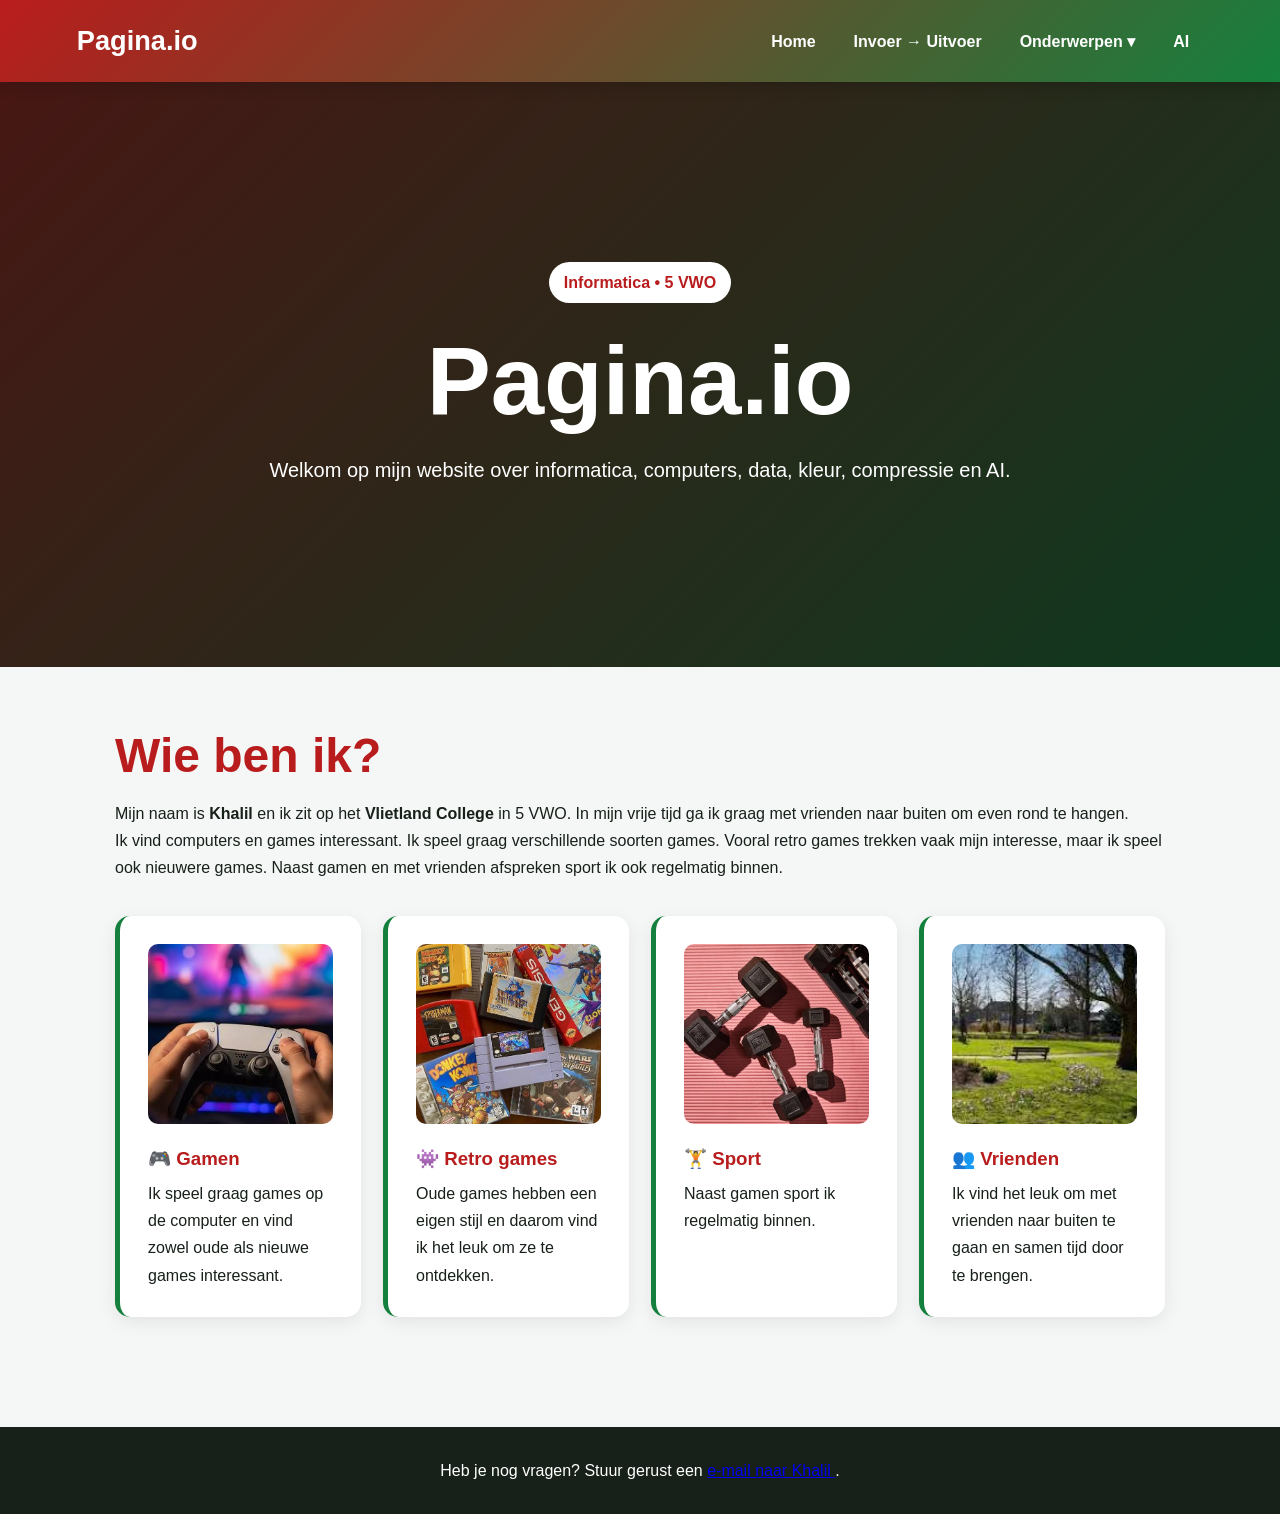
==== commit 17c779d9: "Update index.html" ====
--- a/index.html
+++ b/index.html
@@ -127,8 +127,7 @@
 
 
 <footer>
-    <p>© 2026 Pagina.io</p>
-     <p>© 2026 Pagina.io</p>
+
     <p>
         Heb je nog vragen? Stuur gerust een
         <a href="mailto:khalil.boufares@vlietlandcollege.nl">
